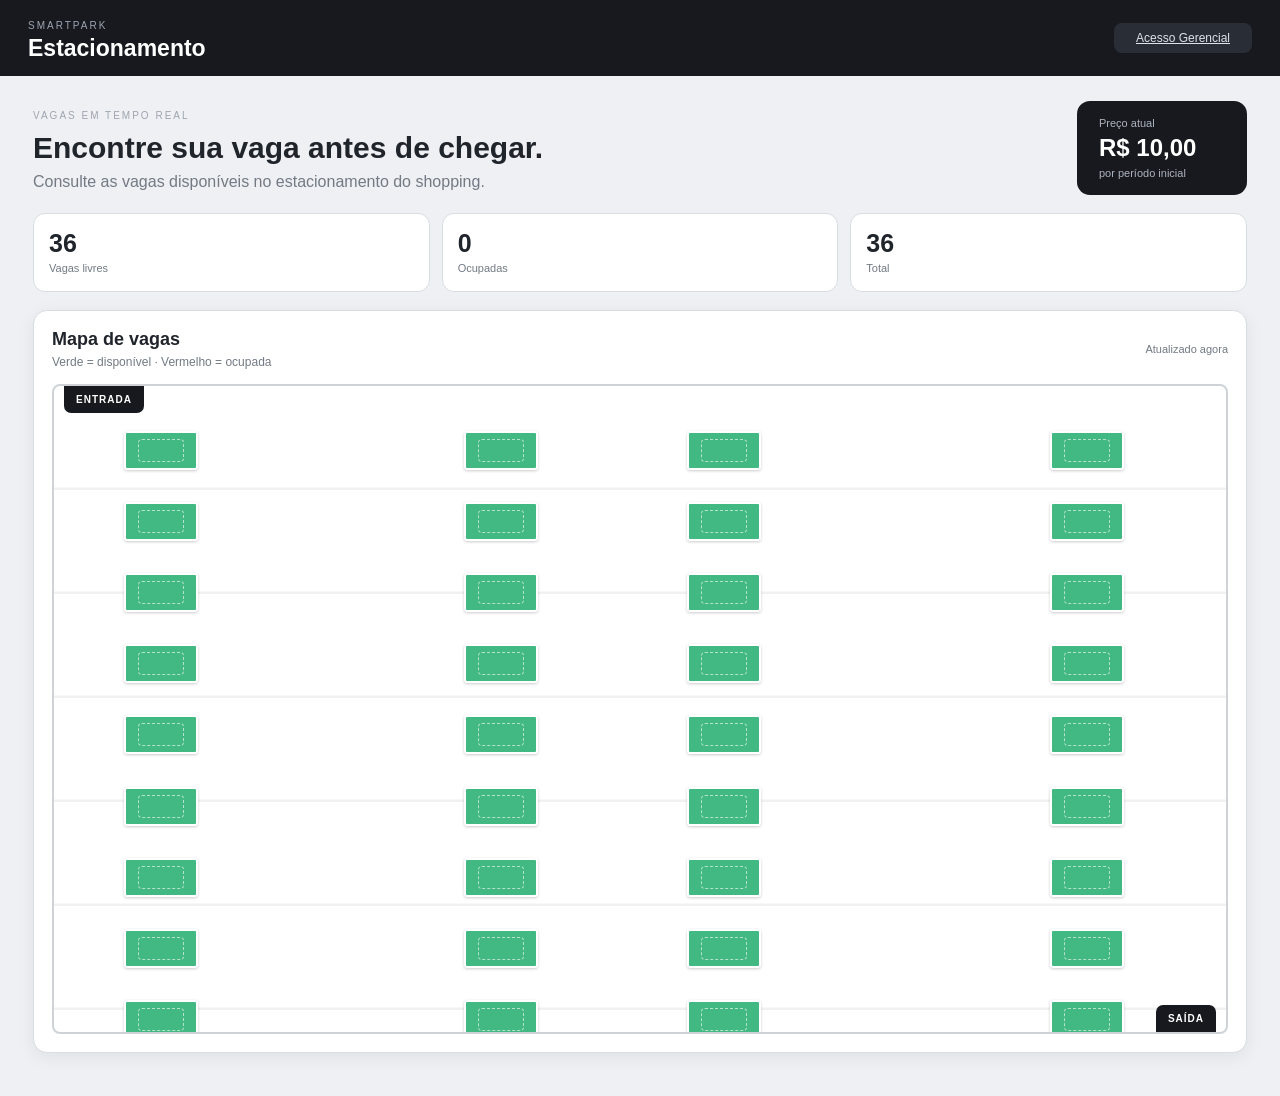
==== index.html @ 0cc396c8 "Add files via upload" ====
<!DOCTYPE html>
<html lang="pt-BR">
<head>
<meta charset="UTF-8">
<meta name="viewport" content="width=device-width, initial-scale=1.0">
<title>SmartPark - Vagas</title>
<link rel="stylesheet" href="style.css">
</head>
<body>
<header class="topbar">
  <div><span class="eyebrow">SMARTPARK</span><h1>Estacionamento</h1></div>
  <div class="public-badge"><A href="login.html" class="public-badge">Acesso Gerencial</A></div>
</header>

<main class="client-page">
  <section class="hero">
    <div>
      <span class="eyebrow">VAGAS EM TEMPO REAL</span>
      <h2>Encontre sua vaga antes de chegar.</h2>
      <p>Consulte as vagas disponíveis no estacionamento do shopping.</p>
    </div>
    <div class="price-card">
      <small>Preço atual</small>
      <strong id="publicPrice">R$ 10,00</strong>
      <span>por período inicial</span>
    </div>
  </section>

  <section class="public-stats">
    <div><strong id="freeCount">0</strong><span>Vagas livres</span></div>
    <div><strong id="occupiedCount">0</strong><span>Ocupadas</span></div>
    <div><strong id="totalCount">0</strong><span>Total</span></div>
  </section>

  <section class="panel">
    <div class="section-title">
      <div><h2>Mapa de vagas</h2><p>Verde = disponível · Vermelho = ocupada</p></div>
      <span id="updated">Atualizado agora</span>
    </div>
    <div id="parkingMap" class="parking-map">
      <div class="entrance">ENTRADA</div>
      <div id="spotsLayer"></div>
      <div class="exit">SAÍDA</div>
    </div>
  </section>
</main>
<script src="app.js"></script>
</body>
</html>
---- style.css ----
*{box-sizing:border-box}
:root{--bg:#eef0f3;--panel:#fff;--ink:#20242b;--muted:#737a84;--line:#d9dde2;--free:#42b883;--busy:#e05252;--accent:#6d4aff}
body{margin:0;background:var(--bg);font-family:Inter,Segoe UI,Arial,sans-serif;color:var(--ink)}
.topbar{height:76px;background:#17191e;color:#fff;display:flex;align-items:center;justify-content:space-between;padding:0 28px}.topbar h1{margin:2px 0 0;font-size:23px}.eyebrow{font-size:10px;letter-spacing:2px;color:#9ea5b0}.public-badge,.manager-badge{font-size:12px;padding:8px 11px;border-radius:8px;background:#292d35;color:#dfe3e8}
.client-page,.manager-page{max-width:1250px;margin:auto;padding:25px 18px}.hero{display:flex;justify-content:space-between;align-items:center;gap:20px;margin-bottom:18px}.hero h2{font-size:30px;margin:8px 0}.hero p{color:var(--muted);margin:0}.price-card{background:#17191e;color:white;border-radius:13px;padding:16px 22px;min-width:170px}.price-card small,.price-card span{display:block;color:#aeb4bf;font-size:11px}.price-card strong{display:block;font-size:24px;margin:5px 0}
.public-stats,.manager-stats{display:grid;grid-template-columns:repeat(3,1fr);gap:12px;margin-bottom:18px}.public-stats div,.manager-stats div{background:white;border:1px solid var(--line);border-radius:12px;padding:15px}.public-stats strong,.manager-stats strong{display:block;font-size:25px}.public-stats span,.manager-stats span{font-size:11px;color:var(--muted)}
.panel{background:var(--panel);border:1px solid var(--line);border-radius:14px;padding:18px;box-shadow:0 4px 18px #1111;margin-bottom:18px}.section-title{display:flex;justify-content:space-between;align-items:center;gap:12px;margin-bottom:15px}.section-title h2{font-size:18px;margin:0 0 5px}.section-title p{font-size:12px;color:var(--muted);margin:0}.section-title>span{font-size:11px;color:var(--muted)}
.parking-map{position:relative;height:650px;background:#fff;border:2px solid #cfd3d8;overflow:hidden;border-radius:8px;background-image:repeating-linear-gradient(to bottom,transparent 0,transparent 101px,#f0f1f3 102px,#f0f1f3 104px)}.entrance,.exit{position:absolute;z-index:8;background:#17191e;color:#fff;font-size:10px;font-weight:800;letter-spacing:1px;padding:8px 12px}.entrance{left:10px;top:0;border-radius:0 0 7px 7px}.exit{right:10px;bottom:0;border-radius:7px 7px 0 0}
#spotsLayer{position:absolute;inset:0}.spot{position:absolute;width:74px;height:39px;border:2px solid white;background:var(--free);box-shadow:0 1px 3px #0003;border-radius:3px;cursor:pointer}.spot.occupied{background:var(--busy)}.spot:after{content:"";position:absolute;inset:6px 12px;border:1px dashed #ffffff99;border-radius:4px}.spot-label{position:absolute;bottom:1px;left:50%;transform:translateX(-50%);font-size:7px;color:#fff;font-weight:bold;opacity:.9}
.manager-grid{display:grid;grid-template-columns:1.5fr 1fr;gap:18px}.manager-card h2{margin:6px 0}.manager-card p{font-size:12px;color:var(--muted)}.price-editor{display:grid;grid-template-columns:auto 1fr auto;gap:7px;align-items:center;margin-top:15px}.price-editor span{font-weight:bold;color:var(--muted)}input{border:1px solid var(--line);border-radius:8px;padding:10px;width:100%;font-size:14px}.primary{background:var(--accent);color:white;border:0;border-radius:8px;padding:10px 14px;font-weight:700;cursor:pointer}.secondary,#logout{background:#f0f1f4;border:0;border-radius:8px;padding:9px 12px;font-weight:700;cursor:pointer}.current-price{margin-top:12px;background:#f5f6f8;padding:10px;border-radius:8px;font-size:12px}.control-note{background:#f5f6f8;border-radius:9px;padding:11px;margin-bottom:12px;font-size:12px;color:#59616b}.alerts{min-height:150px}.alert-placeholder{border:1px dashed #cfd3d8;border-radius:10px;padding:15px;font-size:13px;color:#4d5661}.alert-placeholder small{display:block;color:var(--muted);margin-top:7px}.manager-actions{display:flex;align-items:center;gap:8px}.login-body{min-height:100vh;display:grid;place-items:center;background:#17191e}.login-card{background:#fff;width:min(390px,calc(100% - 30px));padding:28px;border-radius:15px;box-shadow:0 10px 35px #0005}.login-card h1{margin:7px 0}.login-card>p{color:var(--muted);font-size:12px;line-height:1.5}.login-card label{display:block;font-size:12px;font-weight:700;margin:15px 0 6px}.login-card .primary{width:100%;margin-top:18px}.login-card a{display:block;text-align:center;margin-top:16px;color:var(--accent);font-size:12px}.error{color:#d74444!important;min-height:15px}
@media(max-width:800px){.hero,.manager-grid{display:block}.price-card{margin-top:15px}.parking-map{height:620px}.price-editor{grid-template-columns:1fr}.public-stats{gap:6px}.public-stats div{padding:11px}}
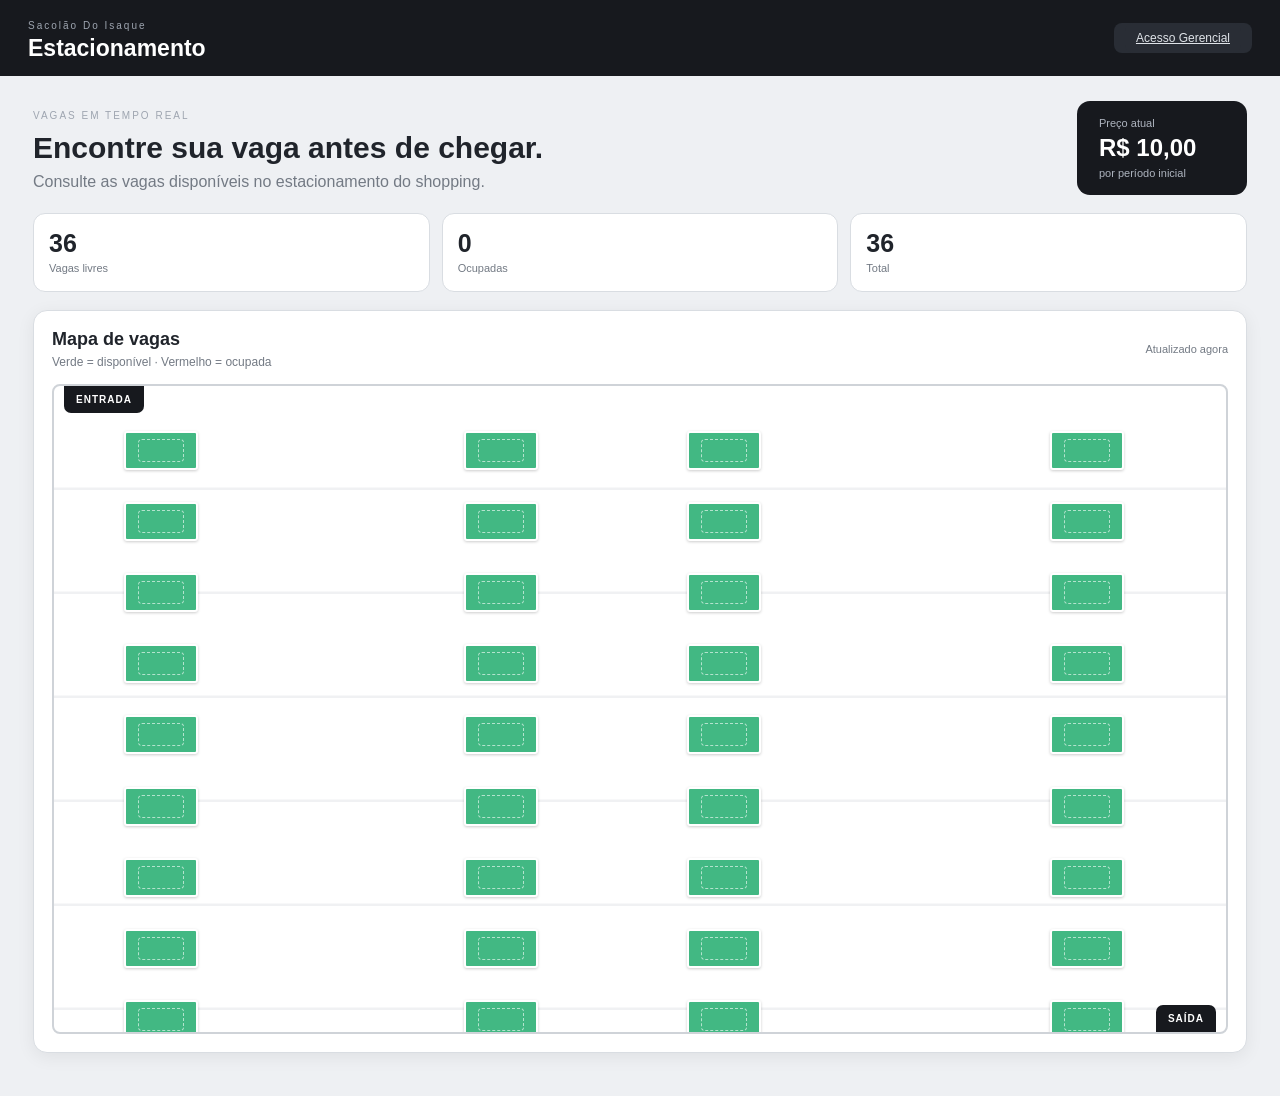
==== commit ec0c4e0d: "Update title and header for Sacolão Do Isaque" ====
--- a/index.html
+++ b/index.html
@@ -3,12 +3,12 @@
 <head>
 <meta charset="UTF-8">
 <meta name="viewport" content="width=device-width, initial-scale=1.0">
-<title>SmartPark - Vagas</title>
+<title>Sacolão Do Isaque - Vagas</title>
 <link rel="stylesheet" href="style.css">
 </head>
 <body>
 <header class="topbar">
-  <div><span class="eyebrow">SMARTPARK</span><h1>Estacionamento</h1></div>
+  <div><span class="eyebrow">Sacolão Do Isaque</span><h1>Estacionamento</h1></div>
   <div class="public-badge"><A href="login.html" class="public-badge">Acesso Gerencial</A></div>
 </header>
 
